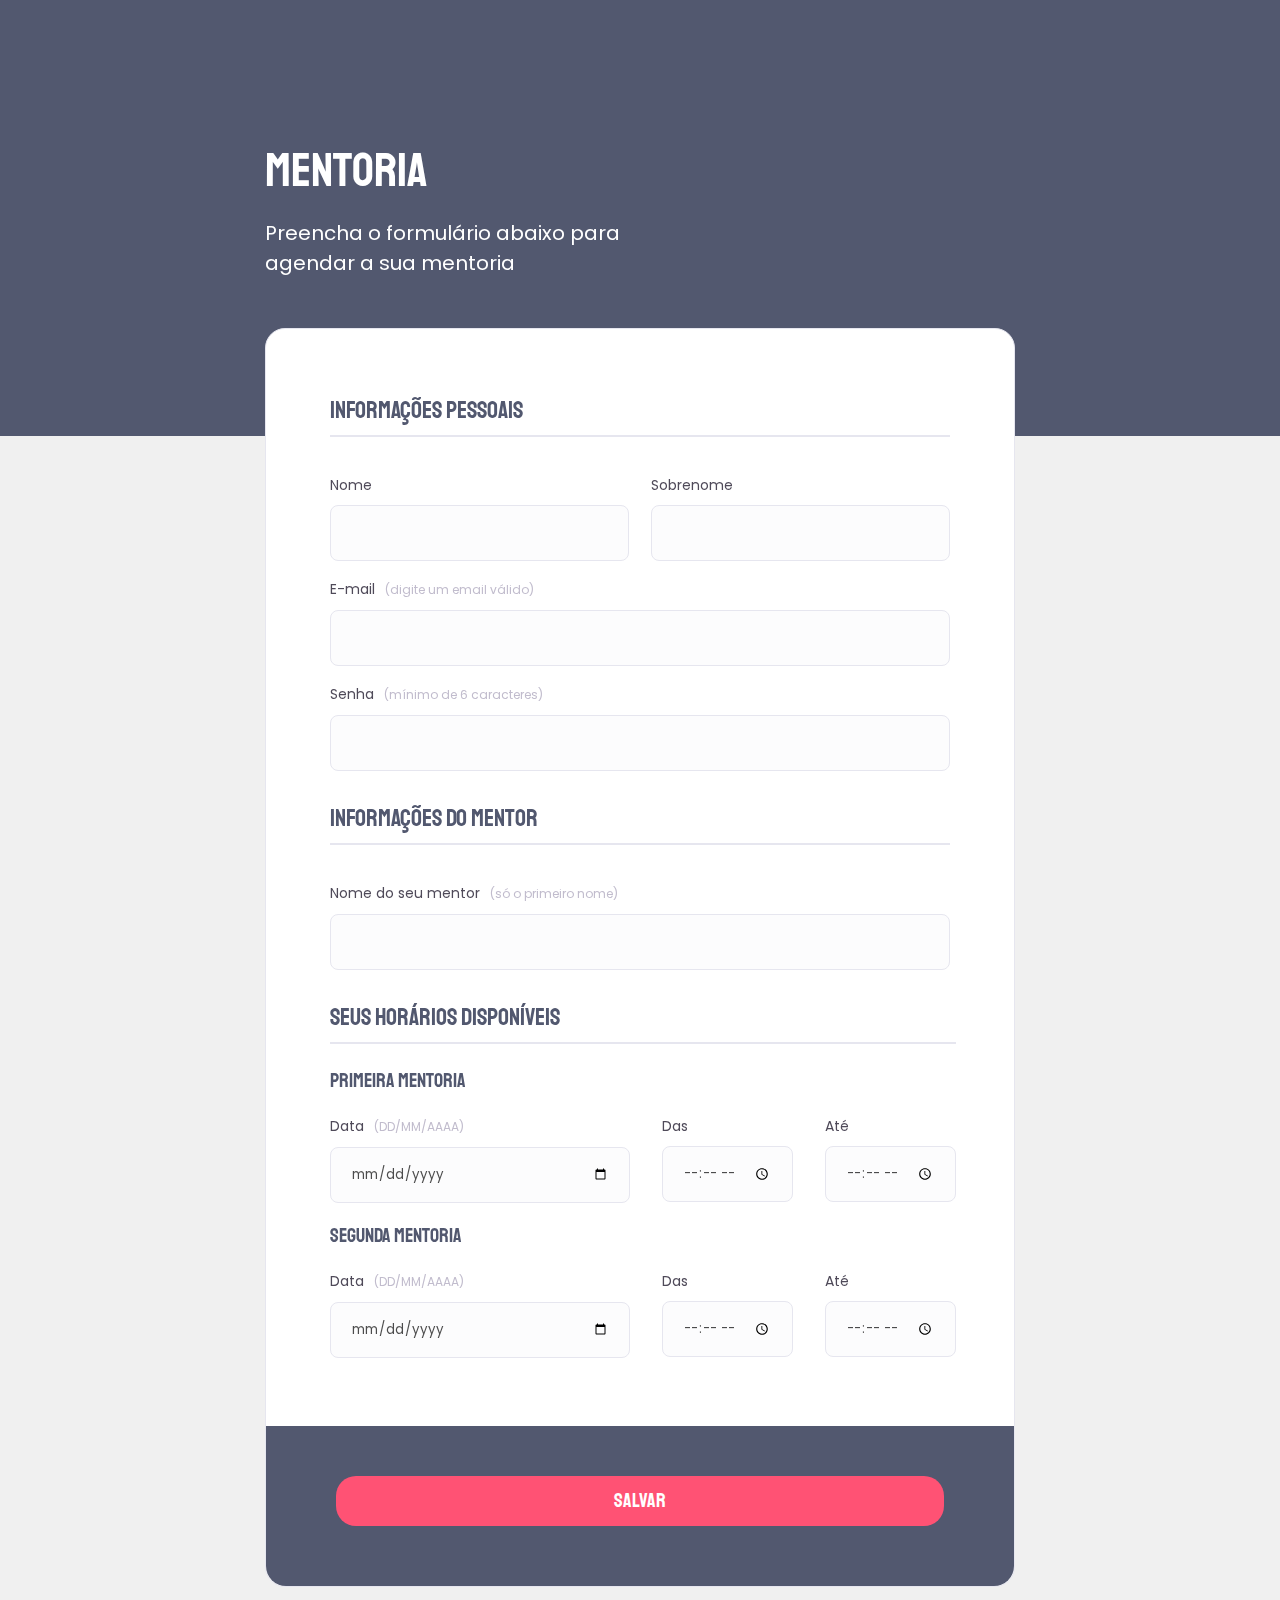
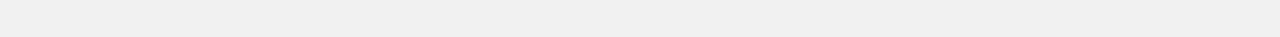
==== index.html @ f48dc51b "commit inicial" ====
<!DOCTYPE html>
<html lang="pt-br">
<head>
  <meta charset="UTF-8">
  <meta name="viewport" content="width=device-width, initial-scale=1.0">

  <link rel="stylesheet" href="style.css">
  
  <title>Mentoria</title>
</head>
<body>
  <main>
    <header>
      <h1>Mentoria</h1>
      <p>Preencha o formulário abaixo para agendar a sua mentoria</p>
    </header>
    <form>
      <div class="schedule">  
        <fieldset>
          <div class="wrapper">
            <legend>Informações Pessoais</legend>
            <div class="line"></div>
            <div class="name">
              <div class="wrapper_info">
                <label for="name">Nome</label>
                <input type="text" id="name" required>
              </div>
              <div class="wrapper_info">
                <label for="last_name">Sobrenome</label>
                <input type="text" id="last_name" required>
              </div>
            </div>
            <div class="wrapper_info">
              <label for="email">E-mail<span>(digite um email válido)</span></label>
              <input type="email" id="email" required>
            </div>
            <div class="wrapper_info">
              <label for="password">Senha<span>(mínimo de 6 caracteres)</span></label>
              <input type="password" id="password" required>
            </div>
          </div>
        </fieldset>
        <fieldset>
          <div class="wrapper">
            <legend>Informações do Mentor</legend>
            <div class="line"></div>
            <div class="wrapper_info">
              <label for="mentor">Nome do seu mentor<span>(só o primeiro nome)</span></label>
              <input type="text" id="mentor" required>
            </div>
          </div>
        </fieldset>
        <fieldset>
          <div class="wrapper">
            <legend>Seus horários disponíveis</legend>
            <div class="line"></div>
            <h3>Primeira mentoria</h3>
            <div class="date">
              <div class="wrapper_info">
                <label for="first_mentory">Data<span>(DD/MM/AAAA)</span></label>
                <input type="date" id="first_mentory" required>
              </div>
              <div class="wrapper_info">
                <label for="first_time_begin">Das</label>
                <input type="time" id="first_time_begin" required>
              </div>
              <div class="wrapper_info">
                <label for="first_time_end">Até</label>
                <input type="time" id="first_time_end" required>
              </div>
            </div>
          </div>
          <div class="wrapper">
            <h3>Segunda mentoria</h3>
            <div class="date">
              <div class="wrapper_info">
                <label for="second_mentory">Data<span>(DD/MM/AAAA)</span></label>
                <input type="date" id="second_mentory">
              </div>
              <div class="wrapper_info">
                <label for="second_time_begin">Das</label>
                <input type="time" id="second_time_begin">
              </div>
              <div class="wrapper_info">
                <label for="second_time_end">Até</label>
                <input type="time" id="second_time_end">
              </div>
            </div>
          </div>
        </fieldset>
      </div>
      <div class="footer">
        <button type="submit">Salvar</button>
      </div>
    </form>

  </main>
</body>
</html>
---- style.css ----
@import url('https://fonts.googleapis.com/css2?family=Poppins:wght@400;700&family=Staatliches&display=swap');

* {
  margin: 0;
  padding: 0;
  box-sizing: border-box;
}

:root {
  --ff-primary: 'Staatliches', cursive;
  --ff-secondary: 'Poppins', sans-serif;
  --cf-primary: hsla(0, 0%, 100%, 1);
  --cf-secondary: hsla(258, 9%, 32%, 1);
  --cf-thirty: hsla(258, 14%, 77%, 1);
  --color-primary: hsla(228, 15%, 38%, 1);
  --color-secondary: hsla(0, 0%, 94%, 1);
  --color-button: hsla(348, 100%, 66%, 1);
  --color-form: hsla(0, 0%, 100%, 1);
  --color-border: hsla(240, 24%, 92%, 1);
  font-size: 62.5%;
}

body {
  background: var(--color-secondary);
}

header::before {
  content: '';
  width: 100%;
  height: 43.6em;
  background: var(--color-primary);
  position: fixed;
  top: 0;
  left: 0;
  z-index: -1;
}

main {
  width: 75em;
  margin: 0 auto;
}

header h1 {
  font-family: var(--ff-primary);
  font-size: 4.8rem;
  font-weight: 400;
  line-height: 6rem;
  color: var(--cf-primary);
  margin-top: 14rem;
}

header p {
  font-family: var(--ff-secondary);
  font-size: 2rem;
  font-weight: 400;
  line-height: 3rem;
  color: var(--cf-primary);
  margin-top: 1.8rem;
  width: 41rem;
}

form {
  background: var(--color-form);
  border: 1px solid var(--color-border);
  border-radius: 2rem;
  margin: 5rem 0 5rem;
}

.schedule {
  margin: 3.4rem 6.4rem 5.2rem;
}

fieldset {
  padding-top: 3rem;
  border: none;
}

legend {
  font-family: var(--ff-primary);
  color: var(--color-primary);
  font-size: 2.4rem;
  font-weight: 400;
  line-height: 3.4rem;
}

.line {
  border: 1px solid var(--color-border);
  margin: 0.8rem 0 2rem;
}

.wrapper_info {
  display: flex;
  flex-direction: column;
  width: 100%;
}

.name {
  display: flex;
  gap: 2.2rem;
}

.wrapper_info label {
  font-family: var(--ff-secondary);
  font-size: 1.4rem;
  font-weight: 400;
  line-height: 2.4rem;
  color: var(--cf-secondary);
  margin-top: 1.6rem;
}

.wrapper_info label span {
  font-size: 1.2rem;
  color: hsla(258, 14%, 77%, 1);
  margin-left: 1rem;
}

.wrapper_info label span:hover {
  color: rgb(88, 86, 94);
}  

.wrapper_info input {
  border: 1px solid var(--color-border);
  background: hsla(240, 33%, 99%, 1);
  border-radius: 0.8rem;
  margin-top: 0.8rem;
  height: 5.6rem;
  padding: 0 2rem;
  font-family: var(--ff-secondary);
  color: hsla(0, 0%, 0%, 0.7);
}

.wrapper h3 {
  font-family: var(--ff-primary);
  font-weight: 400;
  font-size: 2rem;
  line-height: 3.4rem;
  color: var(--color-primary);
}

.date {
  display: flex;
  gap: 3.2rem;
  margin-bottom: 1.6rem;
}

#first_mentory {
  width: 30rem;
}

#second_mentory {
  width: 30rem;
}



.footer {
  background: var(--color-primary);
  height: 16rem;
  display: flex;
  border-radius: 0 0 2rem 2rem;
}

.footer button {
  background: var(--color-button);
  color: var(--cf-primary);
  margin: 5rem auto;
  width: 60.8rem;
  border-radius: 2rem;
  height: 5rem;
  font-family: var(--ff-primary);
  font-size: 2rem;
  line-height: 2.6rem;
  font-weight: 400;
  border: none;
}
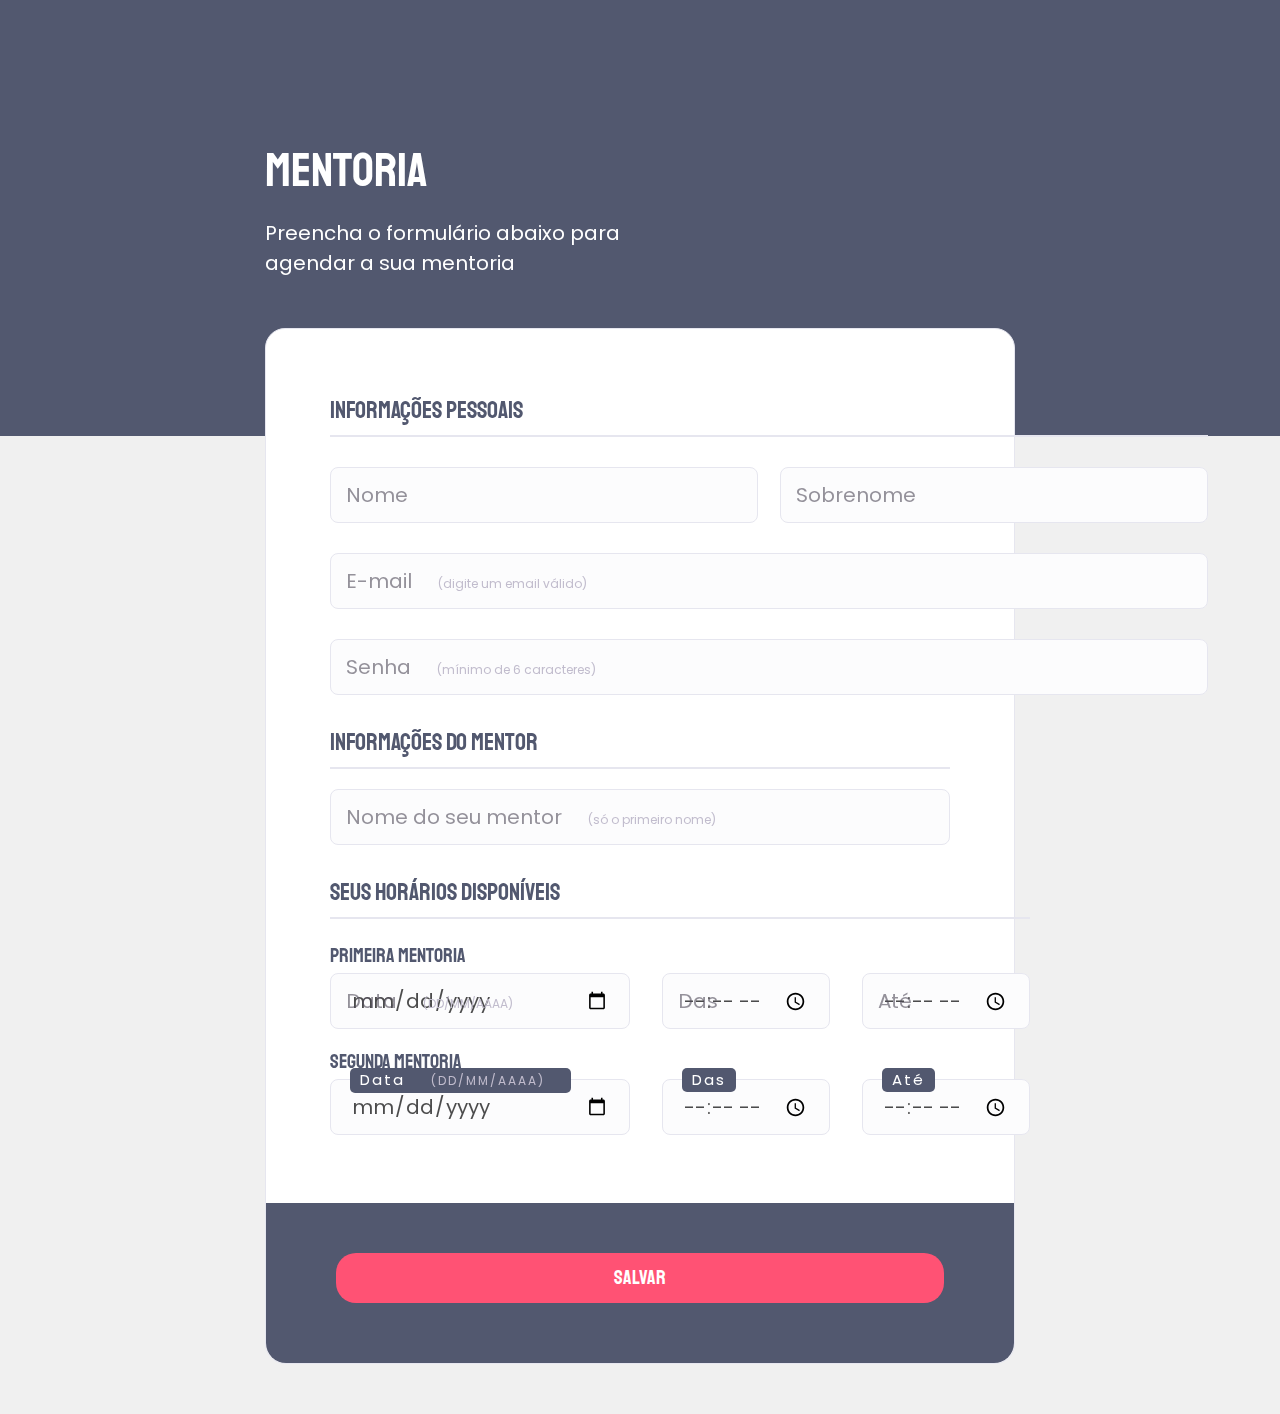
==== commit 58344da2: "Floating Label" ====
--- a/index.html
+++ b/index.html
@@ -1,99 +1,110 @@
 <!DOCTYPE html>
 <html lang="pt-br">
-<head>
-  <meta charset="UTF-8">
-  <meta name="viewport" content="width=device-width, initial-scale=1.0">
+  <head>
+    <meta charset="UTF-8" />
+    <meta name="viewport" content="width=device-width, initial-scale=1.0" />
 
-  <link rel="stylesheet" href="style.css">
-  
-  <title>Mentoria</title>
-</head>
-<body>
-  <main>
-    <header>
-      <h1>Mentoria</h1>
-      <p>Preencha o formulário abaixo para agendar a sua mentoria</p>
-    </header>
-    <form>
-      <div class="schedule">  
-        <fieldset>
-          <div class="wrapper">
-            <legend>Informações Pessoais</legend>
-            <div class="line"></div>
-            <div class="name">
-              <div class="wrapper_info">
-                <label for="name">Nome</label>
-                <input type="text" id="name" required>
-              </div>
-              <div class="wrapper_info">
-                <label for="last_name">Sobrenome</label>
-                <input type="text" id="last_name" required>
+    <link rel="stylesheet" href="style.css" />
+
+    <title>Mentoria</title>
+  </head>
+  <body>
+    <main>
+      <header>
+        <h1>Mentoria</h1>
+        <p>Preencha o formulário abaixo para agendar a sua mentoria</p>
+      </header>
+      <form>
+        <div class="schedule">
+          <fieldset>
+            <div class="wrapper">
+              <legend>Informações Pessoais</legend>
+              <div class="line"></div>
+              <div class="wrapper_input">
+                <div class="name">
+                  <div class="wrapper_info">
+                    <input type="text" id="name" required="required" />
+                    <label for="name">Nome</label>
+                  </div>
+                  <div class="wrapper_info">
+                    <input type="text" id="last_name" required />
+                    <label for="last_name">Sobrenome</label>
+                  </div>
+                </div>
+                <div class="wrapper_info">
+                  <input type="email" id="email" required />
+                  <label for="email"
+                    >E-mail<span>(digite um email válido)</span></label
+                  >
+                </div>
+                <div class="wrapper_info">
+                  <input type="password" id="password" required />
+                  <label for="password"
+                    >Senha<span>(mínimo de 6 caracteres)</span></label
+                  >
+                </div>
               </div>
             </div>
-            <div class="wrapper_info">
-              <label for="email">E-mail<span>(digite um email válido)</span></label>
-              <input type="email" id="email" required>
-            </div>
-            <div class="wrapper_info">
-              <label for="password">Senha<span>(mínimo de 6 caracteres)</span></label>
-              <input type="password" id="password" required>
-            </div>
-          </div>
-        </fieldset>
-        <fieldset>
-          <div class="wrapper">
-            <legend>Informações do Mentor</legend>
-            <div class="line"></div>
-            <div class="wrapper_info">
-              <label for="mentor">Nome do seu mentor<span>(só o primeiro nome)</span></label>
-              <input type="text" id="mentor" required>
-            </div>
-          </div>
-        </fieldset>
-        <fieldset>
-          <div class="wrapper">
-            <legend>Seus horários disponíveis</legend>
-            <div class="line"></div>
-            <h3>Primeira mentoria</h3>
-            <div class="date">
+          </fieldset>
+          <fieldset>
+            <div class="wrapper">
+              <legend>Informações do Mentor</legend>
+              <div class="line"></div>
               <div class="wrapper_info">
-                <label for="first_mentory">Data<span>(DD/MM/AAAA)</span></label>
-                <input type="date" id="first_mentory" required>
-              </div>
-              <div class="wrapper_info">
-                <label for="first_time_begin">Das</label>
-                <input type="time" id="first_time_begin" required>
-              </div>
-              <div class="wrapper_info">
-                <label for="first_time_end">Até</label>
-                <input type="time" id="first_time_end" required>
+                <input type="text" id="mentor" required />
+                <label for="mentor"
+                  >Nome do seu mentor<span>(só o primeiro nome)</span></label
+                >
               </div>
             </div>
-          </div>
-          <div class="wrapper">
-            <h3>Segunda mentoria</h3>
-            <div class="date">
-              <div class="wrapper_info">
-                <label for="second_mentory">Data<span>(DD/MM/AAAA)</span></label>
-                <input type="date" id="second_mentory">
-              </div>
-              <div class="wrapper_info">
-                <label for="second_time_begin">Das</label>
-                <input type="time" id="second_time_begin">
-              </div>
-              <div class="wrapper_info">
-                <label for="second_time_end">Até</label>
-                <input type="time" id="second_time_end">
+          </fieldset>
+          <fieldset>
+            <div class="wrapper">
+              <legend>Seus horários disponíveis</legend>
+              <div class="line"></div>
+              <h3>Primeira mentoria</h3>
+              <div class="date">
+                <div class="wrapper_info">
+                  <input type="date" id="first_mentory" required />
+                  <label for="first_mentory"
+                    >Data<span>(DD/MM/AAAA)</span></label
+                  >
+                </div>
+                <div class="wrapper_info">
+                  <input type="time" id="first_time_begin" required />
+                  <label for="first_time_begin">Das</label>
+                </div>
+                <div class="wrapper_info">
+                  <input type="time" id="first_time_end" required />
+                  <label for="first_time_end">Até</label>
+                </div>
               </div>
             </div>
-          </div>
-        </fieldset>
-      </div>
-      <div class="footer">
-        <button type="submit">Salvar</button>
-      </div>
-    </form>
-
-  </main>
-</body>
-</html>+            <div class="wrapper">
+              <h3>Segunda mentoria</h3>
+              <div class="date">
+                <div class="wrapper_info">
+                  <input type="date" id="second_mentory" />
+                  <label for="second_mentory"
+                    >Data<span>(DD/MM/AAAA)</span></label
+                  >
+                </div>
+                <div class="wrapper_info">
+                  <input type="time" id="second_time_begin" />
+                  <label for="second_time_begin">Das</label>
+                </div>
+                <div class="wrapper_info">
+                  <input type="time" id="second_time_end" />
+                  <label for="second_time_end">Até</label>
+                </div>
+              </div>
+            </div>
+          </fieldset>
+        </div>
+        <div class="footer">
+          <button type="submit">Salvar</button>
+        </div>
+      </form>
+    </main>
+  </body>
+</html>
--- a/style.css
+++ b/style.css
@@ -10,7 +10,7 @@
   --ff-primary: 'Staatliches', cursive;
   --ff-secondary: 'Poppins', sans-serif;
   --cf-primary: hsla(0, 0%, 100%, 1);
-  --cf-secondary: hsla(258, 9%, 32%, 1);
+  --cf-secondary: hsla(258, 9%, 32%, 0.6);
   --cf-thirty: hsla(258, 14%, 77%, 1);
   --color-primary: hsla(228, 15%, 38%, 1);
   --color-secondary: hsla(0, 0%, 94%, 1);
@@ -88,6 +88,13 @@
   margin: 0.8rem 0 2rem;
 }
 
+.wrapper_input {
+  margin-top: 3rem;
+  display: flex;
+  flex-direction: column;
+  gap: 3rem;
+}
+
 .wrapper_info {
   display: flex;
   flex-direction: column;
@@ -99,19 +106,24 @@
   gap: 2.2rem;
 }
 
-.wrapper_info label {
-  font-family: var(--ff-secondary);
-  font-size: 1.4rem;
+.wrapper_info label, span {
+  font-family: var(--ff-secondary);
+  font-size: 2rem;
   font-weight: 400;
   line-height: 2.4rem;
   color: var(--cf-secondary);
-  margin-top: 1.6rem;
+  position: absolute;
+  padding: 1.6rem;
+  transition: 0.4s ease all;
 }
 
 .wrapper_info label span {
+  width: 200px;
   font-size: 1.2rem;
   color: hsla(258, 14%, 77%, 1);
   margin-left: 1rem;
+  position: relative;
+  transition: 0.4s ease all;
 }
 
 .wrapper_info label span:hover {
@@ -122,11 +134,34 @@
   border: 1px solid var(--color-border);
   background: hsla(240, 33%, 99%, 1);
   border-radius: 0.8rem;
-  margin-top: 0.8rem;
   height: 5.6rem;
   padding: 0 2rem;
   font-family: var(--ff-secondary);
   color: hsla(0, 0%, 0%, 0.7);
+  font-size: 2rem;
+}
+
+.wrapper_info input:valid ~ label,
+.wrapper_info input:focus ~ label {
+  color: var(--cf-primary);
+  transform: translateX(20px) translateY(-11px);
+  background: var(--color-primary);
+  padding: 0 10px;
+  border-radius: 5px;
+  letter-spacing:2px;
+  font-size: 1.5rem;
+
+}
+
+.wrapper_info input:valid ~ span,
+.wrapper_info input:focus ~ span {
+  color: var(--cf-primary);
+  transform: translateX(20px) translateY(-11px);
+  background: var(--color-primary);
+  padding: 0 10px;
+  border-radius: 5px;
+  letter-spacing:2px;
+  font-size: 1.5rem;
 }
 
 .wrapper h3 {
@@ -172,4 +207,62 @@
   line-height: 2.6rem;
   font-weight: 400;
   border: none;
-}+}
+
+
+
+
+/* Teste de Input */
+/* 
+main {
+  font-family: var(--ff-secondary);
+  
+  display: flex;
+  justify-content: center;
+  align-items: center;
+  min-height: 100vh;
+  flex-direction: column;
+  gap: 30px;
+  background: #1d2b3a;
+}
+
+.inputBox {
+  position: relative;
+  width: 250px;
+}
+
+.inputBox input {
+  width: 100%;
+  padding: 10px;
+  border: 1px solid rgba(255,255,255,0.25);
+  background: #1d2b3a;
+  border-radius: 5px;
+  outline: none;
+  color: #fff;
+  letter-spacing: 2px;
+  font-size: 2em;
+}
+
+.inputBox span {
+  position: absolute;
+  left: 0;
+  padding: 10px;
+  pointer-events: none;
+  font-size: 2em;
+  color: rgba(255,255,255,0.25);
+  text-transform: uppercase;
+  transition: 0.5s;
+}
+
+.inputBox input:valid ~ span,
+.inputBox input:focus ~ span
+ {
+  color: #00dfc4;
+  transform: translateX(20px) translateY(-8px);
+  font-size: 1.2rem;
+  padding: 0 10px;
+  background: #1d2b3a;
+  border-left: 1px solid rgba(255,255,255,0.25);
+  border-right: 1px solid rgba(255,255,255,0.25);
+letter-spacing: 0.2em;
+} */